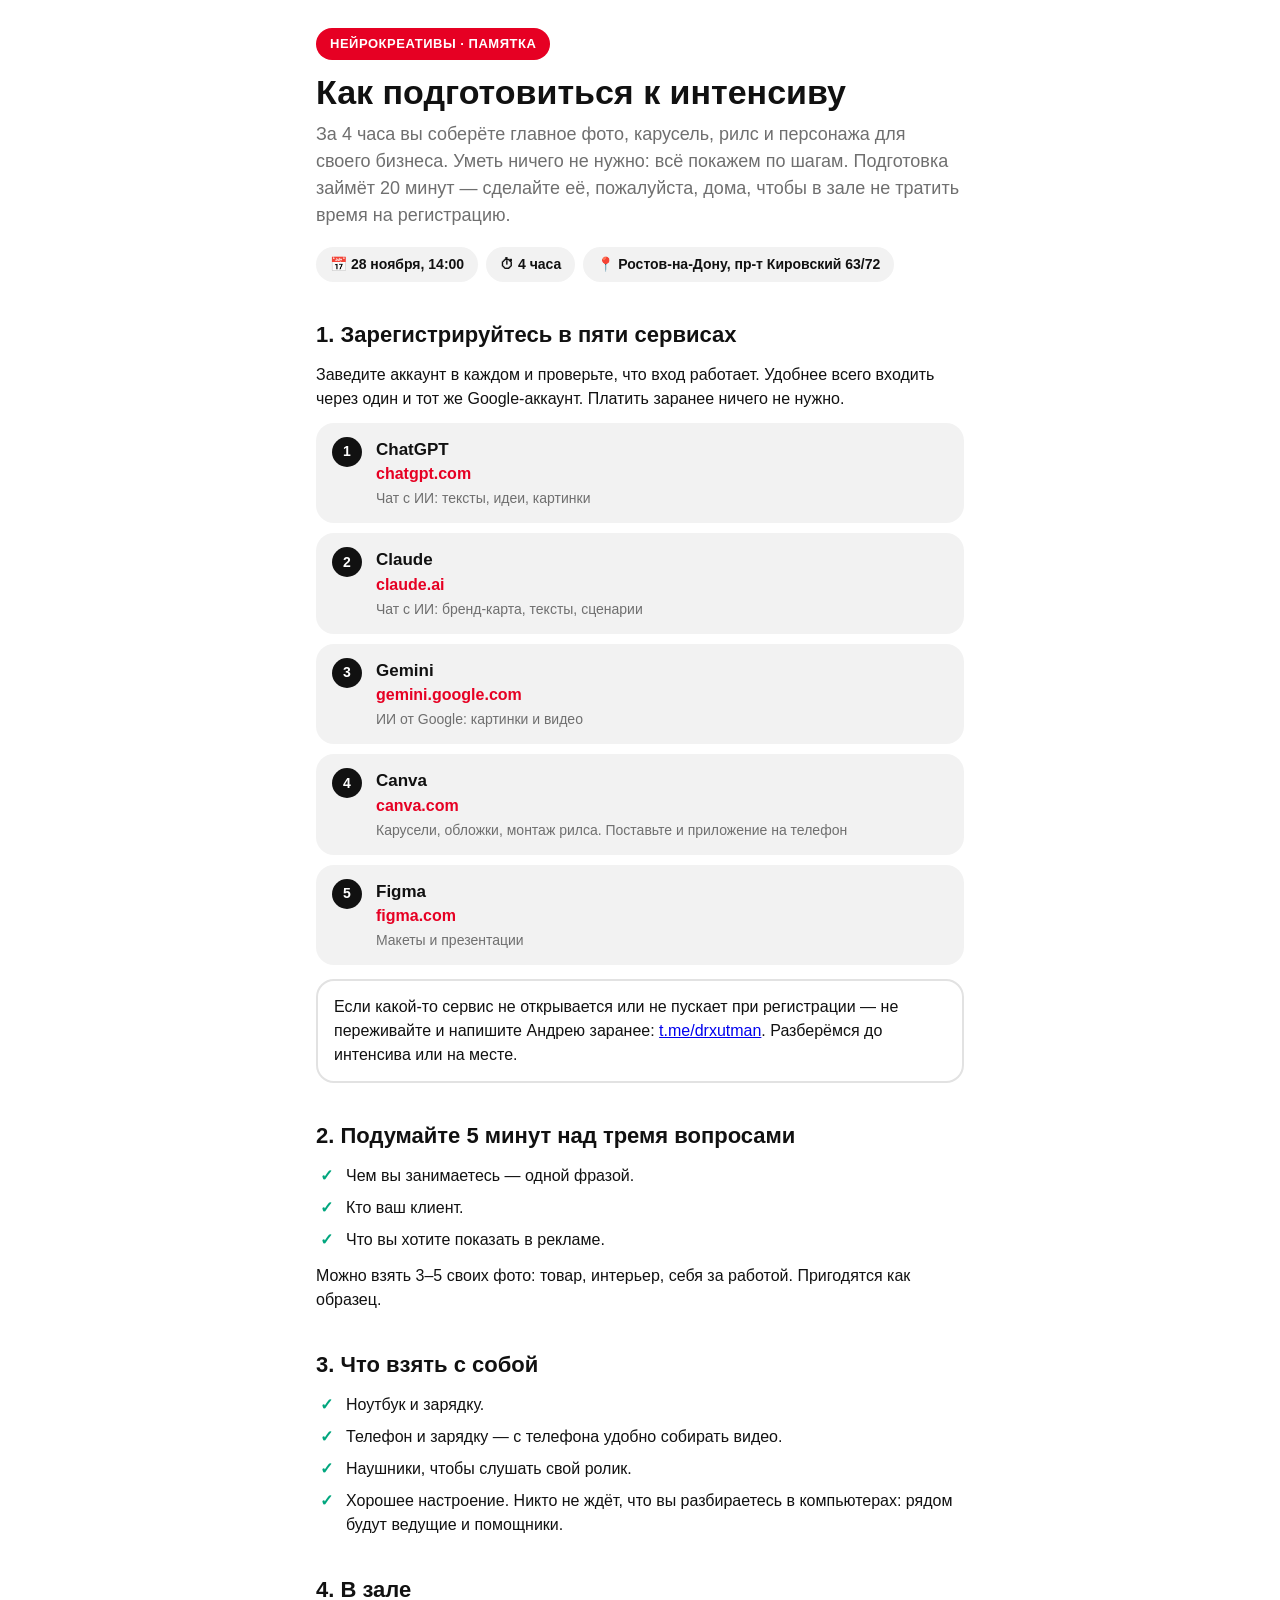
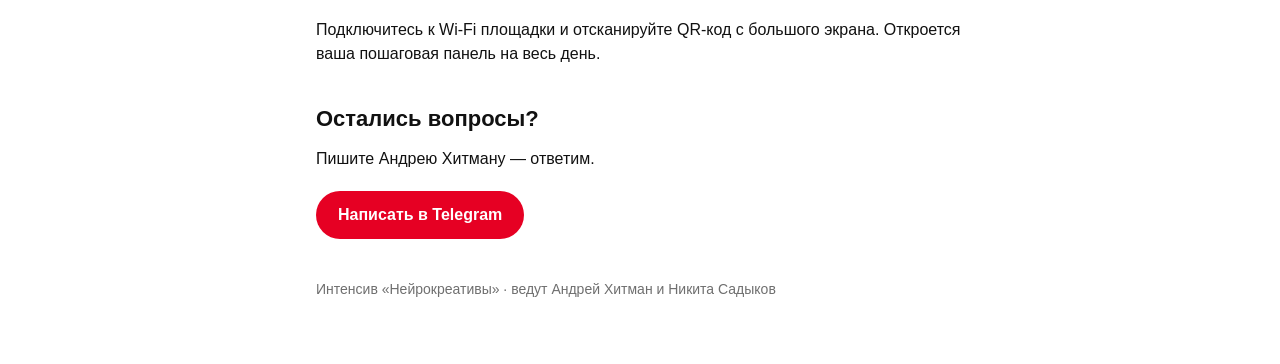
==== pamyatka.html @ bd4f41c3 "Памятка участника и сервисы в панели" ====
<!doctype html>
<html lang="ru">
<head>
<meta charset="utf-8">
<meta name="viewport" content="width=device-width,initial-scale=1">
<title>Нейрокреативы · памятка</title>
<meta name="description" content="Как подготовиться к интенсиву «Нейрокреативы» 28 ноября: 20 минут дома.">
<style>
:root{--bg:#FFFFFF;--ink:#111111;--muted:#6F6F6F;--soft:#F2F2F2;--line:#E2E2E2;--red:#E60023;--green:#00A67E;
--f:-apple-system,BlinkMacSystemFont,"Segoe UI","Helvetica Neue",Roboto,Arial,sans-serif;color-scheme:light}
@media (prefers-color-scheme:dark){:root:not([data-theme="light"]){--bg:#111111;--ink:#F1F1F1;--muted:#A5A5A5;--soft:#1E1E1E;--line:#333;color-scheme:dark}}
:root[data-theme="dark"]{--bg:#111111;--ink:#F1F1F1;--muted:#A5A5A5;--soft:#1E1E1E;--line:#333;color-scheme:dark}
*{box-sizing:border-box}
html,body{margin:0}
body{background:var(--bg);color:var(--ink);font:16px/1.5 var(--f)}
main{max-width:680px;margin:0 auto;padding:28px 16px 64px}
.tag{display:inline-block;background:var(--red);color:#fff;font-weight:700;font-size:13px;letter-spacing:.04em;border-radius:999px;padding:6px 14px}
h1{font-size:34px;line-height:1.1;margin:14px 0 10px;text-wrap:balance}
h2{font-size:22px;margin:36px 0 12px}
p{margin:0 0 12px}
.lead{font-size:18px;color:var(--muted)}
.facts{display:flex;flex-wrap:wrap;gap:8px;margin:18px 0 0;padding:0;list-style:none}
.facts li{background:var(--soft);border-radius:999px;padding:7px 14px;font-weight:600;font-size:14px}
.tools{list-style:none;padding:0;margin:0;display:grid;gap:10px}
.tools li{background:var(--soft);border-radius:18px;padding:14px 16px;display:flex;gap:14px;align-items:flex-start}
.num{flex:none;width:30px;height:30px;border-radius:50%;background:var(--ink);color:var(--bg);display:flex;align-items:center;justify-content:center;font-weight:800;font-size:14px}
.tools b{display:block;font-size:17px}
.tools a{color:var(--red);font-weight:700;text-decoration:none;word-break:break-all}
.tools a:hover{text-decoration:underline}
.tools span{color:var(--muted);font-size:14px;display:block;margin-top:2px}
.check{list-style:none;padding:0;margin:0;display:grid;gap:8px}
.check li{padding-left:30px;position:relative}
.check li:before{content:"✓";position:absolute;left:4px;top:0;color:var(--green);font-weight:800}
.note{border:2px solid var(--line);border-radius:18px;padding:14px 16px;margin-top:14px}
.cta{display:inline-block;margin-top:8px;background:var(--red);color:#fff;font-weight:700;border-radius:999px;padding:12px 22px;text-decoration:none}
footer{margin-top:40px;color:var(--muted);font-size:14px}
</style>
</head>
<body>
<main>
<span class="tag">НЕЙРОКРЕАТИВЫ · ПАМЯТКА</span>
<h1>Как подготовиться к интенсиву</h1>
<p class="lead">За 4 часа вы соберёте главное фото, карусель, рилс и персонажа для своего бизнеса. Уметь ничего не нужно: всё покажем по шагам. Подготовка займёт 20 минут — сделайте её, пожалуйста, дома, чтобы в зале не тратить время на регистрацию.</p>
<ul class="facts">
<li>📅 28 ноября, 14:00</li>
<li>⏱ 4 часа</li>
<li>📍 Ростов-на-Дону, пр-т Кировский 63/72</li>
</ul>

<h2>1. Зарегистрируйтесь в пяти сервисах</h2>
<p>Заведите аккаунт в каждом и проверьте, что вход работает. Удобнее всего входить через один и тот же Google-аккаунт. Платить заранее ничего не нужно.</p>
<ol class="tools">
<li><div class="num">1</div><div><b>ChatGPT</b><a href="https://chatgpt.com" target="_blank" rel="noopener">chatgpt.com</a><span>Чат с ИИ: тексты, идеи, картинки</span></div></li>
<li><div class="num">2</div><div><b>Claude</b><a href="https://claude.ai" target="_blank" rel="noopener">claude.ai</a><span>Чат с ИИ: бренд-карта, тексты, сценарии</span></div></li>
<li><div class="num">3</div><div><b>Gemini</b><a href="https://gemini.google.com" target="_blank" rel="noopener">gemini.google.com</a><span>ИИ от Google: картинки и видео</span></div></li>
<li><div class="num">4</div><div><b>Canva</b><a href="https://www.canva.com" target="_blank" rel="noopener">canva.com</a><span>Карусели, обложки, монтаж рилса. Поставьте и приложение на телефон</span></div></li>
<li><div class="num">5</div><div><b>Figma</b><a href="https://www.figma.com" target="_blank" rel="noopener">figma.com</a><span>Макеты и презентации</span></div></li>
</ol>
<div class="note">Если какой-то сервис не открывается или не пускает при регистрации — не переживайте и напишите Андрею заранее: <a href="https://t.me/drxutman" target="_blank" rel="noopener">t.me/drxutman</a>. Разберёмся до интенсива или на месте.</div>

<h2>2. Подумайте 5 минут над тремя вопросами</h2>
<ul class="check">
<li>Чем вы занимаетесь — одной фразой.</li>
<li>Кто ваш клиент.</li>
<li>Что вы хотите показать в рекламе.</li>
</ul>
<p style="margin-top:12px">Можно взять 3–5 своих фото: товар, интерьер, себя за работой. Пригодятся как образец.</p>

<h2>3. Что взять с собой</h2>
<ul class="check">
<li>Ноутбук и зарядку.</li>
<li>Телефон и зарядку — с телефона удобно собирать видео.</li>
<li>Наушники, чтобы слушать свой ролик.</li>
<li>Хорошее настроение. Никто не ждёт, что вы разбираетесь в компьютерах: рядом будут ведущие и помощники.</li>
</ul>

<h2>4. В зале</h2>
<p>Подключитесь к Wi-Fi площадки и отсканируйте QR-код с большого экрана. Откроется ваша пошаговая панель на весь день.</p>

<h2>Остались вопросы?</h2>
<p>Пишите Андрею Хитману — ответим.</p>
<a class="cta" href="https://t.me/drxutman" target="_blank" rel="noopener">Написать в Telegram</a>

<footer>Интенсив «Нейрокреативы» · ведут Андрей Хитман и Никита Садыков</footer>
</main>
</body>
</html>
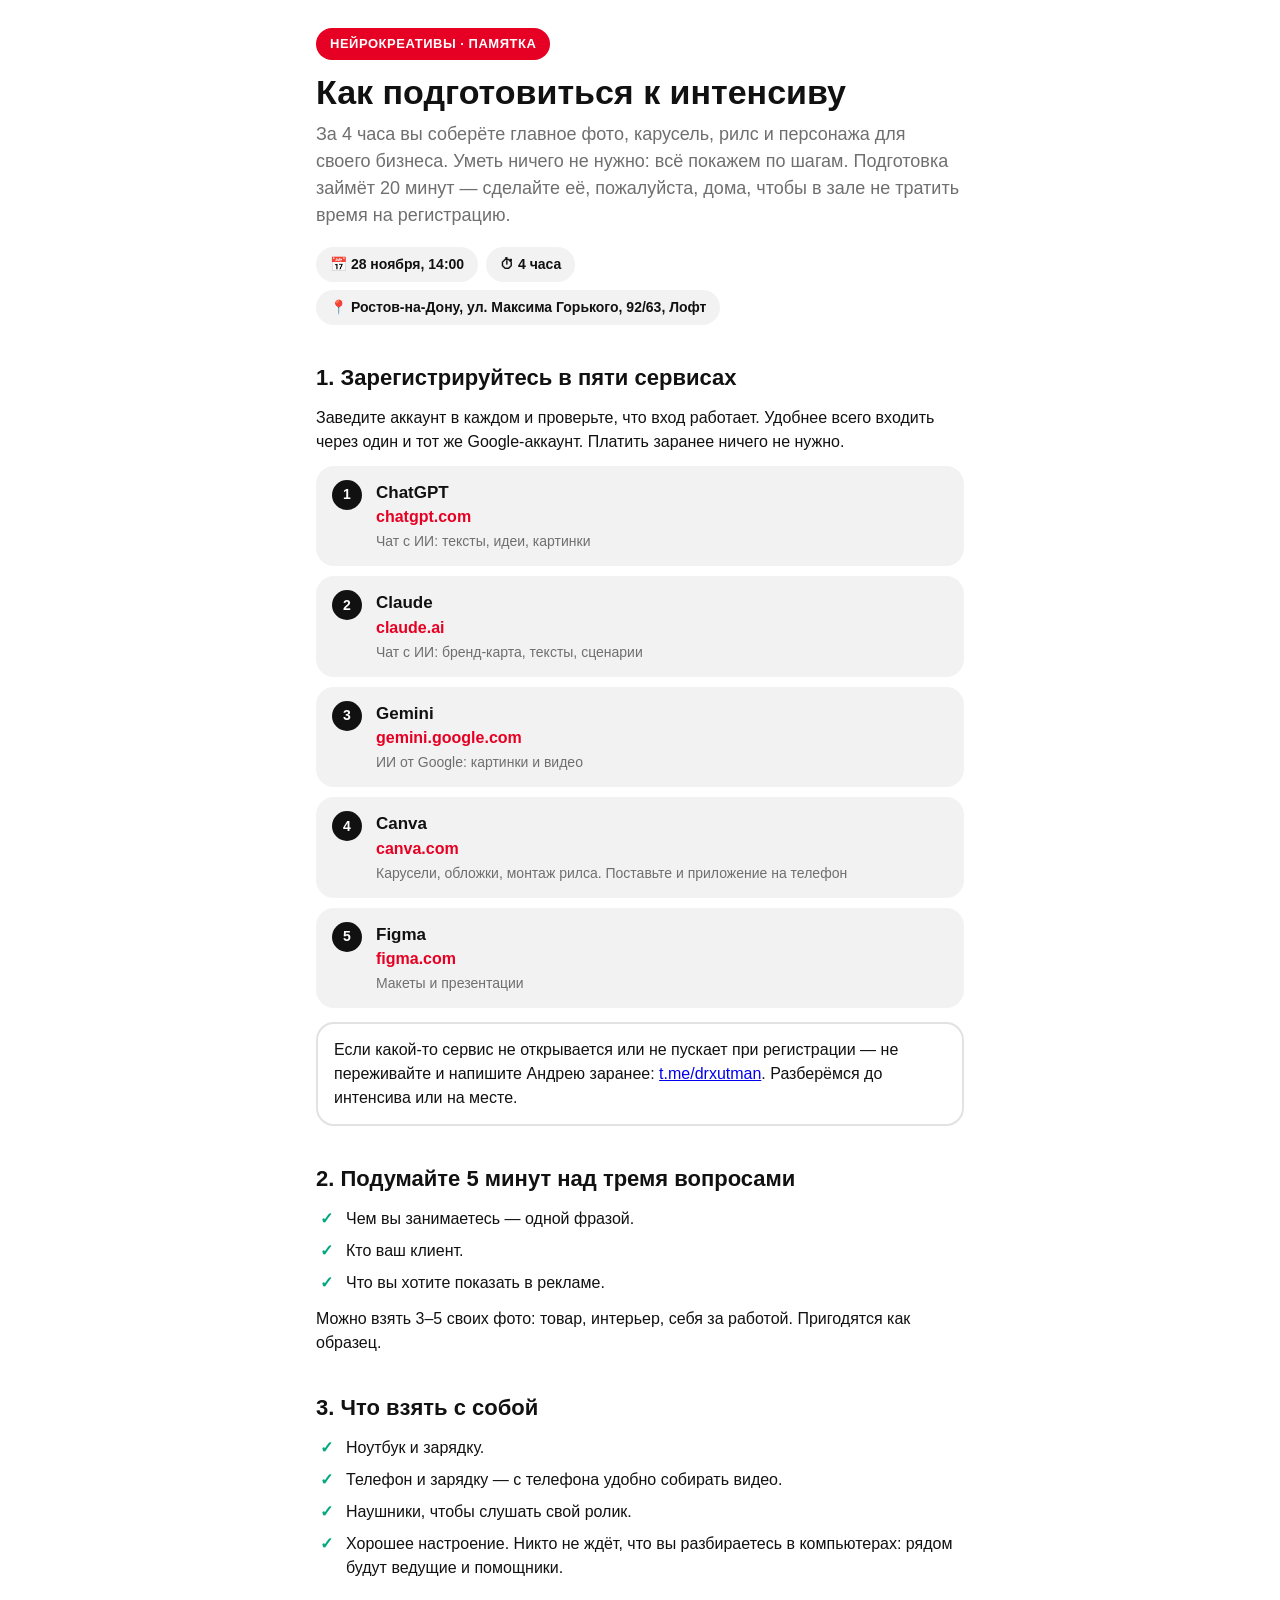
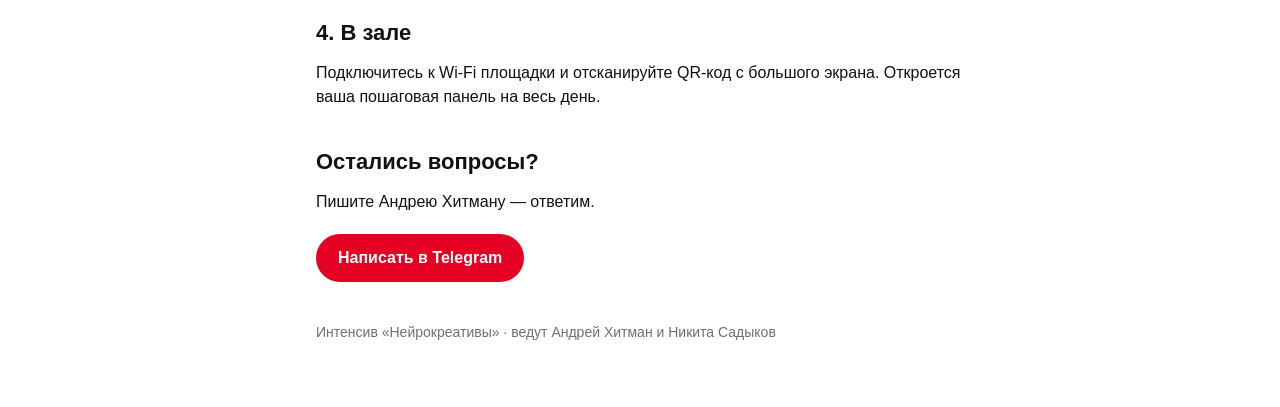
==== commit a299f15d: "Памятка: новый адрес площадки" ====
--- a/pamyatka.html
+++ b/pamyatka.html
@@ -44,7 +44,7 @@
 <ul class="facts">
 <li>📅 28 ноября, 14:00</li>
 <li>⏱ 4 часа</li>
-<li>📍 Ростов-на-Дону, пр-т Кировский 63/72</li>
+<li>📍 Ростов-на-Дону, ул. Максима Горького, 92/63, Лофт</li>
 </ul>
 
 <h2>1. Зарегистрируйтесь в пяти сервисах</h2>
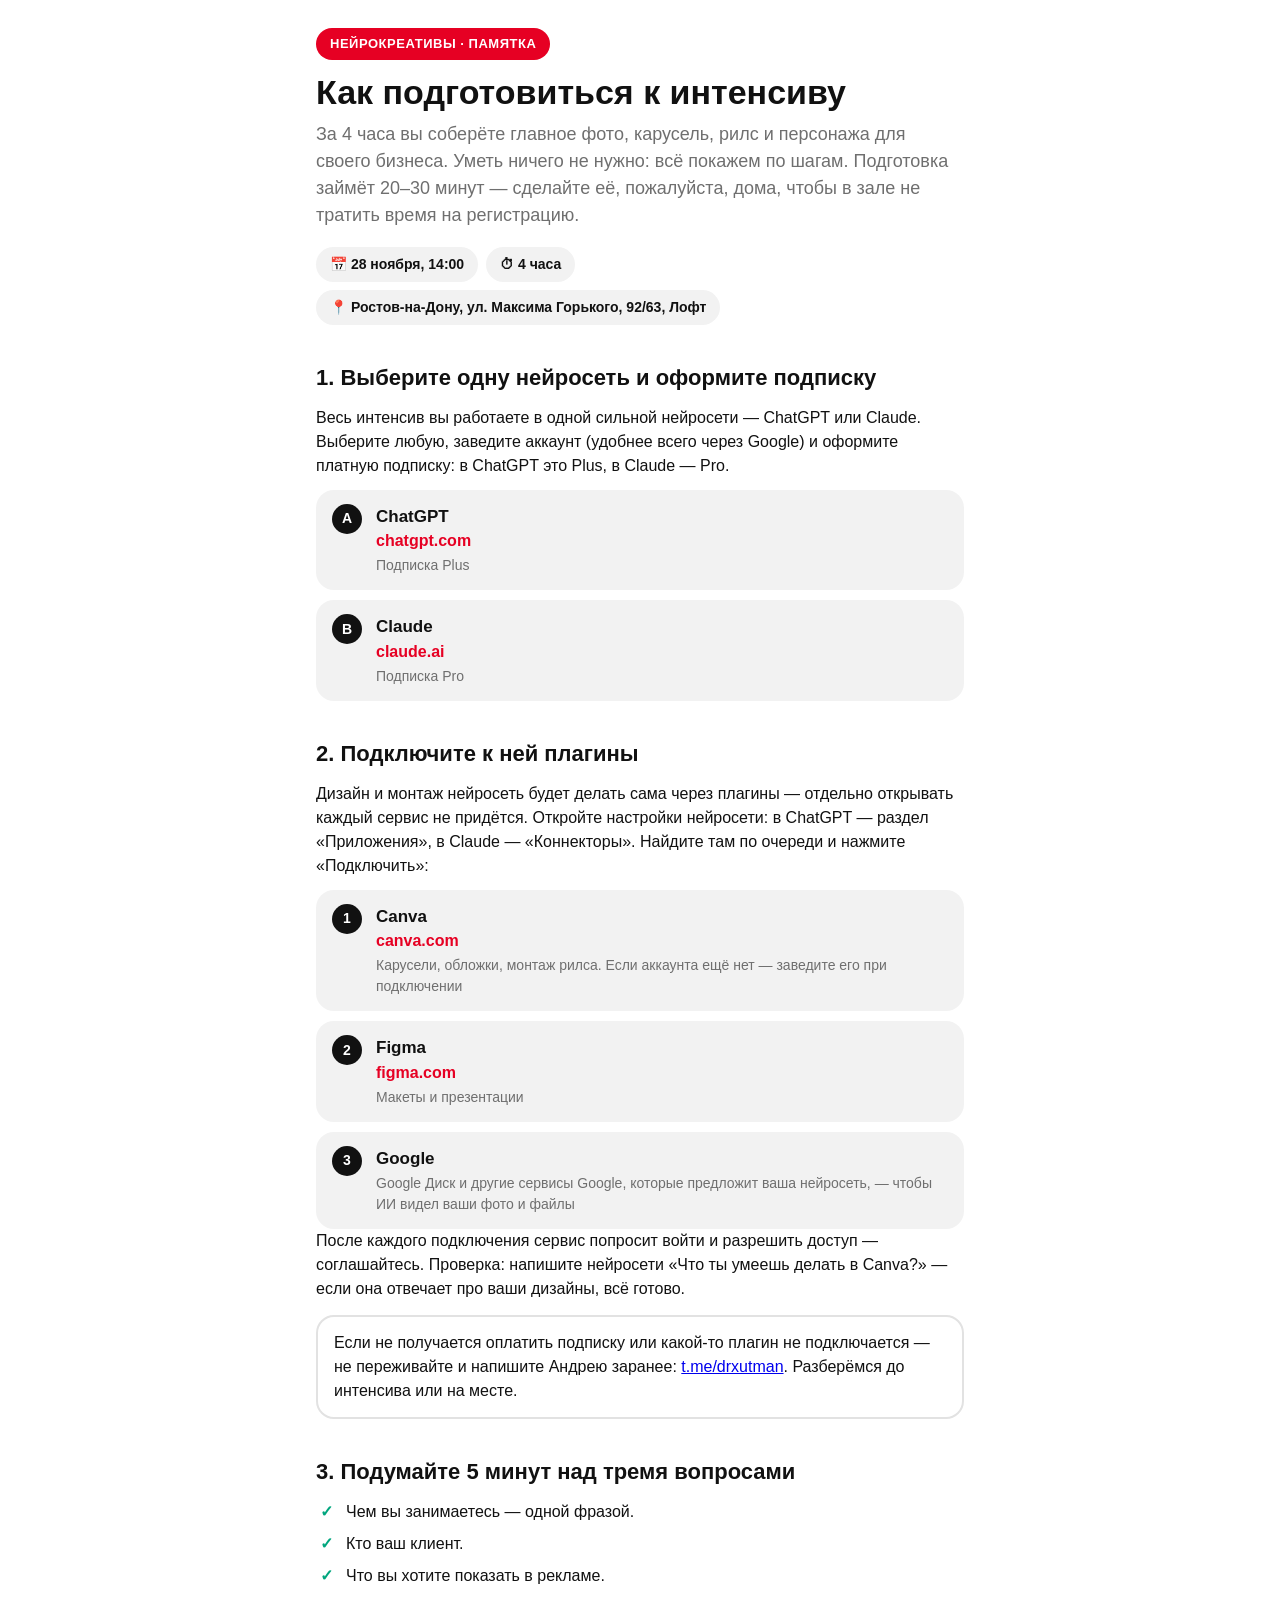
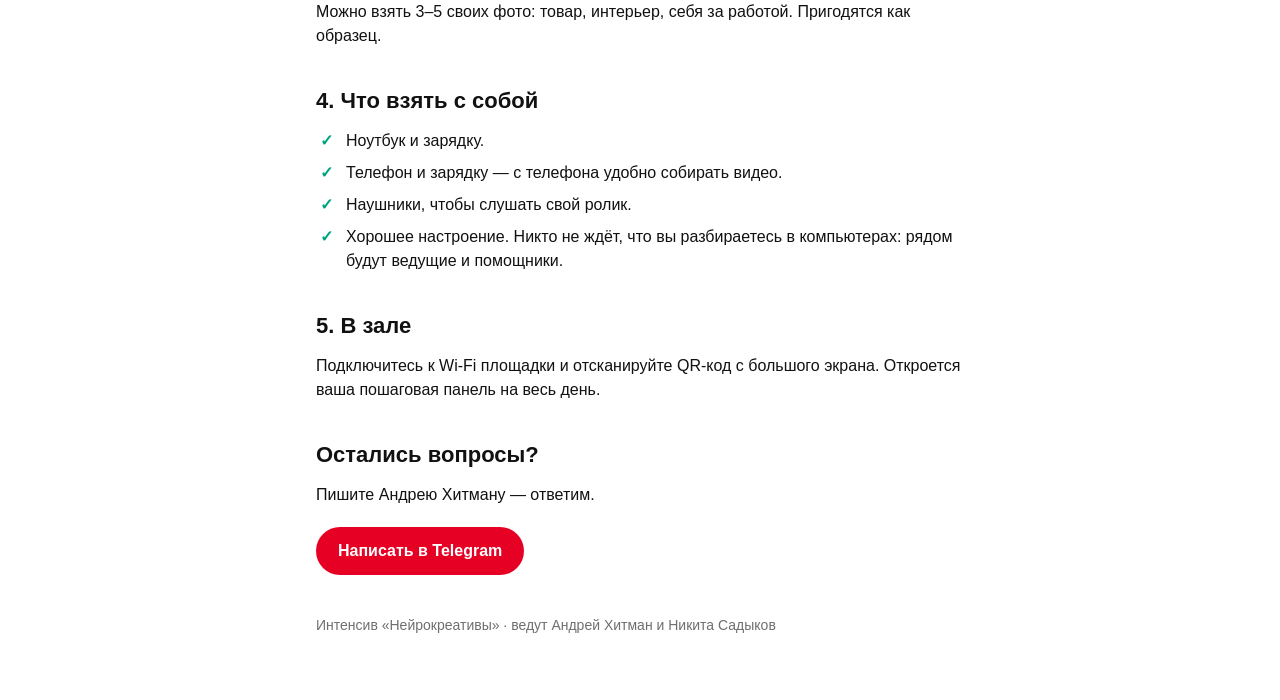
==== commit 9a1019ea: "Памятка: одна нейросеть и плагины" ====
--- a/pamyatka.html
+++ b/pamyatka.html
@@ -40,25 +40,31 @@
 <main>
 <span class="tag">НЕЙРОКРЕАТИВЫ · ПАМЯТКА</span>
 <h1>Как подготовиться к интенсиву</h1>
-<p class="lead">За 4 часа вы соберёте главное фото, карусель, рилс и персонажа для своего бизнеса. Уметь ничего не нужно: всё покажем по шагам. Подготовка займёт 20 минут — сделайте её, пожалуйста, дома, чтобы в зале не тратить время на регистрацию.</p>
+<p class="lead">За 4 часа вы соберёте главное фото, карусель, рилс и персонажа для своего бизнеса. Уметь ничего не нужно: всё покажем по шагам. Подготовка займёт 20–30 минут — сделайте её, пожалуйста, дома, чтобы в зале не тратить время на регистрацию.</p>
 <ul class="facts">
 <li>📅 28 ноября, 14:00</li>
 <li>⏱ 4 часа</li>
 <li>📍 Ростов-на-Дону, ул. Максима Горького, 92/63, Лофт</li>
 </ul>
 
-<h2>1. Зарегистрируйтесь в пяти сервисах</h2>
-<p>Заведите аккаунт в каждом и проверьте, что вход работает. Удобнее всего входить через один и тот же Google-аккаунт. Платить заранее ничего не нужно.</p>
+<h2>1. Выберите одну нейросеть и оформите подписку</h2>
+<p>Весь интенсив вы работаете в одной сильной нейросети — ChatGPT или Claude. Выберите любую, заведите аккаунт (удобнее всего через Google) и оформите платную подписку: в ChatGPT это Plus, в Claude — Pro.</p>
 <ol class="tools">
-<li><div class="num">1</div><div><b>ChatGPT</b><a href="https://chatgpt.com" target="_blank" rel="noopener">chatgpt.com</a><span>Чат с ИИ: тексты, идеи, картинки</span></div></li>
-<li><div class="num">2</div><div><b>Claude</b><a href="https://claude.ai" target="_blank" rel="noopener">claude.ai</a><span>Чат с ИИ: бренд-карта, тексты, сценарии</span></div></li>
-<li><div class="num">3</div><div><b>Gemini</b><a href="https://gemini.google.com" target="_blank" rel="noopener">gemini.google.com</a><span>ИИ от Google: картинки и видео</span></div></li>
-<li><div class="num">4</div><div><b>Canva</b><a href="https://www.canva.com" target="_blank" rel="noopener">canva.com</a><span>Карусели, обложки, монтаж рилса. Поставьте и приложение на телефон</span></div></li>
-<li><div class="num">5</div><div><b>Figma</b><a href="https://www.figma.com" target="_blank" rel="noopener">figma.com</a><span>Макеты и презентации</span></div></li>
+<li><div class="num">A</div><div><b>ChatGPT</b><a href="https://chatgpt.com" target="_blank" rel="noopener">chatgpt.com</a><span>Подписка Plus</span></div></li>
+<li><div class="num">B</div><div><b>Claude</b><a href="https://claude.ai" target="_blank" rel="noopener">claude.ai</a><span>Подписка Pro</span></div></li>
 </ol>
-<div class="note">Если какой-то сервис не открывается или не пускает при регистрации — не переживайте и напишите Андрею заранее: <a href="https://t.me/drxutman" target="_blank" rel="noopener">t.me/drxutman</a>. Разберёмся до интенсива или на месте.</div>
 
-<h2>2. Подумайте 5 минут над тремя вопросами</h2>
+<h2>2. Подключите к ней плагины</h2>
+<p>Дизайн и монтаж нейросеть будет делать сама через плагины — отдельно открывать каждый сервис не придётся. Откройте настройки нейросети: в ChatGPT — раздел «Приложения», в Claude — «Коннекторы». Найдите там по очереди и нажмите «Подключить»:</p>
+<ol class="tools">
+<li><div class="num">1</div><div><b>Canva</b><a href="https://www.canva.com" target="_blank" rel="noopener">canva.com</a><span>Карусели, обложки, монтаж рилса. Если аккаунта ещё нет — заведите его при подключении</span></div></li>
+<li><div class="num">2</div><div><b>Figma</b><a href="https://www.figma.com" target="_blank" rel="noopener">figma.com</a><span>Макеты и презентации</span></div></li>
+<li><div class="num">3</div><div><b>Google</b><span>Google Диск и другие сервисы Google, которые предложит ваша нейросеть, — чтобы ИИ видел ваши фото и файлы</span></div></li>
+</ol>
+<p>После каждого подключения сервис попросит войти и разрешить доступ — соглашайтесь. Проверка: напишите нейросети «Что ты умеешь делать в Canva?» — если она отвечает про ваши дизайны, всё готово.</p>
+<div class="note">Если не получается оплатить подписку или какой-то плагин не подключается — не переживайте и напишите Андрею заранее: <a href="https://t.me/drxutman" target="_blank" rel="noopener">t.me/drxutman</a>. Разберёмся до интенсива или на месте.</div>
+
+<h2>3. Подумайте 5 минут над тремя вопросами</h2>
 <ul class="check">
 <li>Чем вы занимаетесь — одной фразой.</li>
 <li>Кто ваш клиент.</li>
@@ -66,7 +72,7 @@
 </ul>
 <p style="margin-top:12px">Можно взять 3–5 своих фото: товар, интерьер, себя за работой. Пригодятся как образец.</p>
 
-<h2>3. Что взять с собой</h2>
+<h2>4. Что взять с собой</h2>
 <ul class="check">
 <li>Ноутбук и зарядку.</li>
 <li>Телефон и зарядку — с телефона удобно собирать видео.</li>
@@ -74,7 +80,7 @@
 <li>Хорошее настроение. Никто не ждёт, что вы разбираетесь в компьютерах: рядом будут ведущие и помощники.</li>
 </ul>
 
-<h2>4. В зале</h2>
+<h2>5. В зале</h2>
 <p>Подключитесь к Wi-Fi площадки и отсканируйте QR-код с большого экрана. Откроется ваша пошаговая панель на весь день.</p>
 
 <h2>Остались вопросы?</h2>
